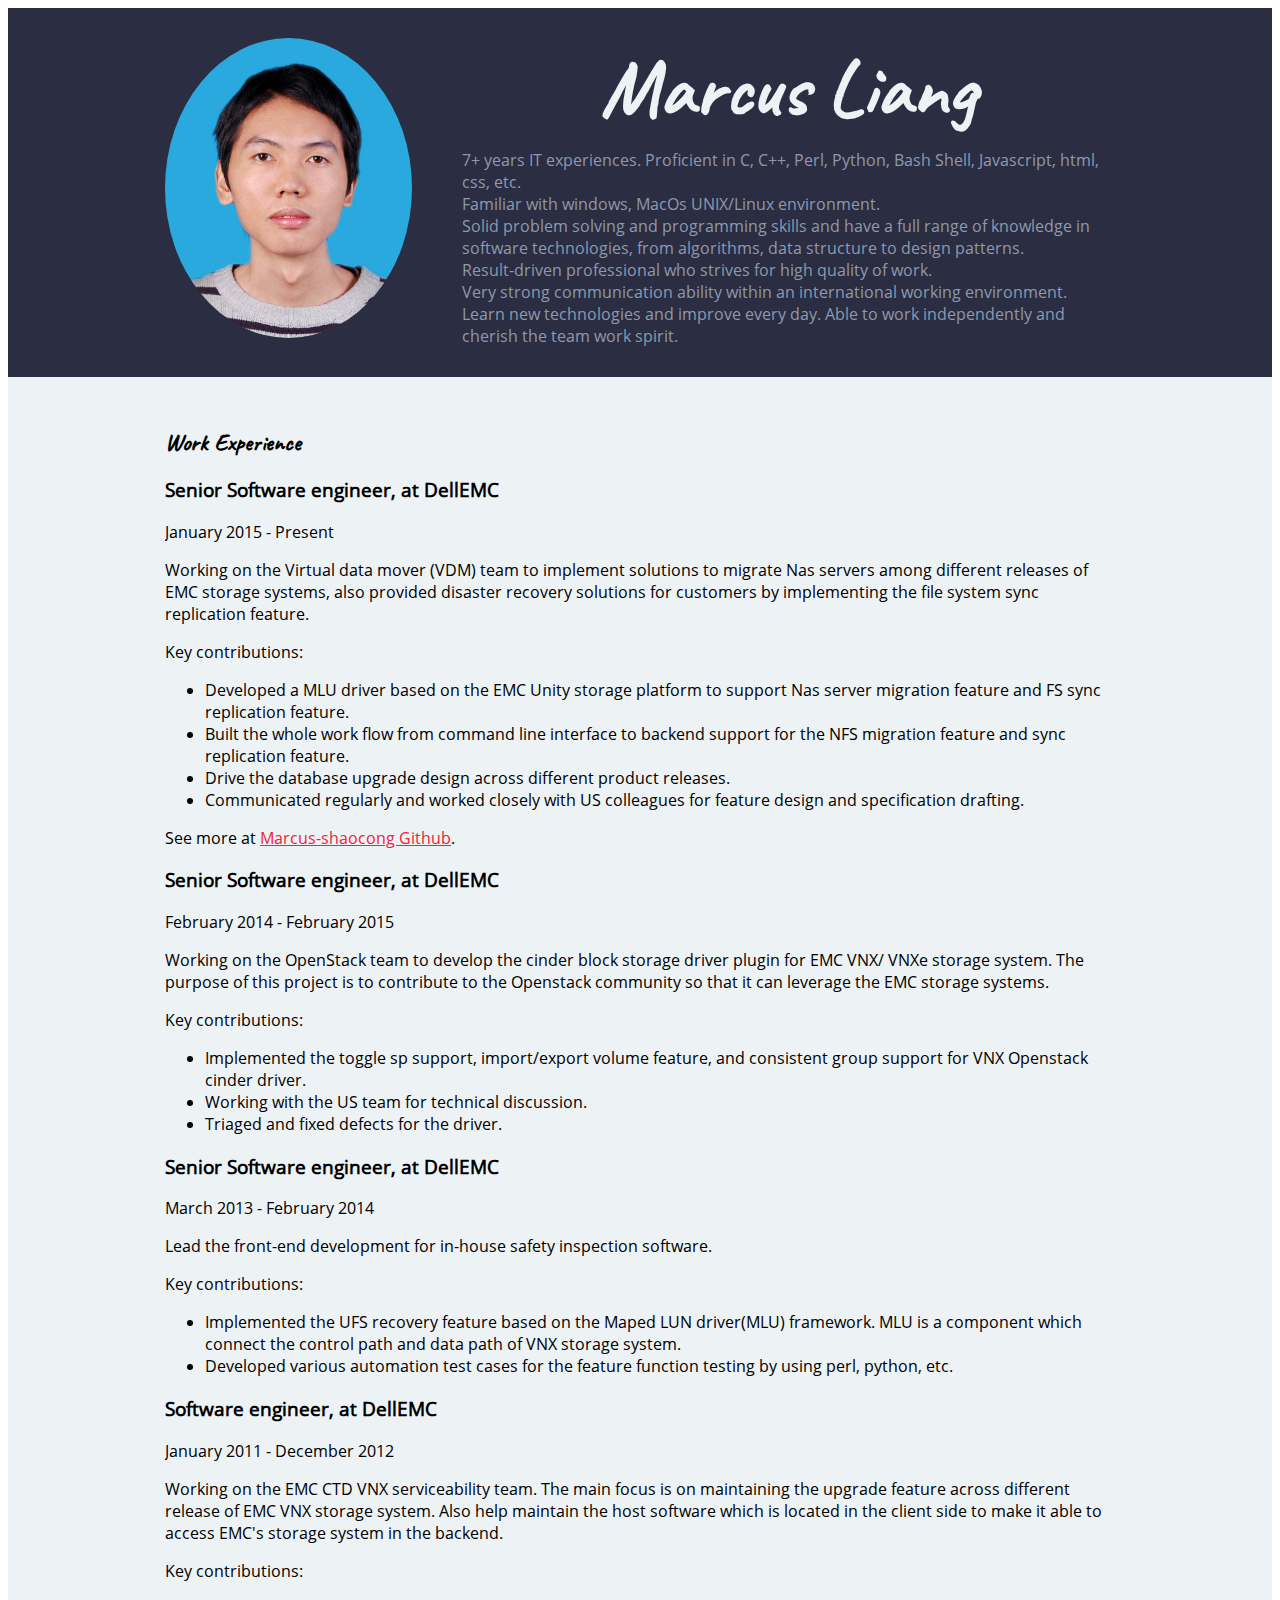
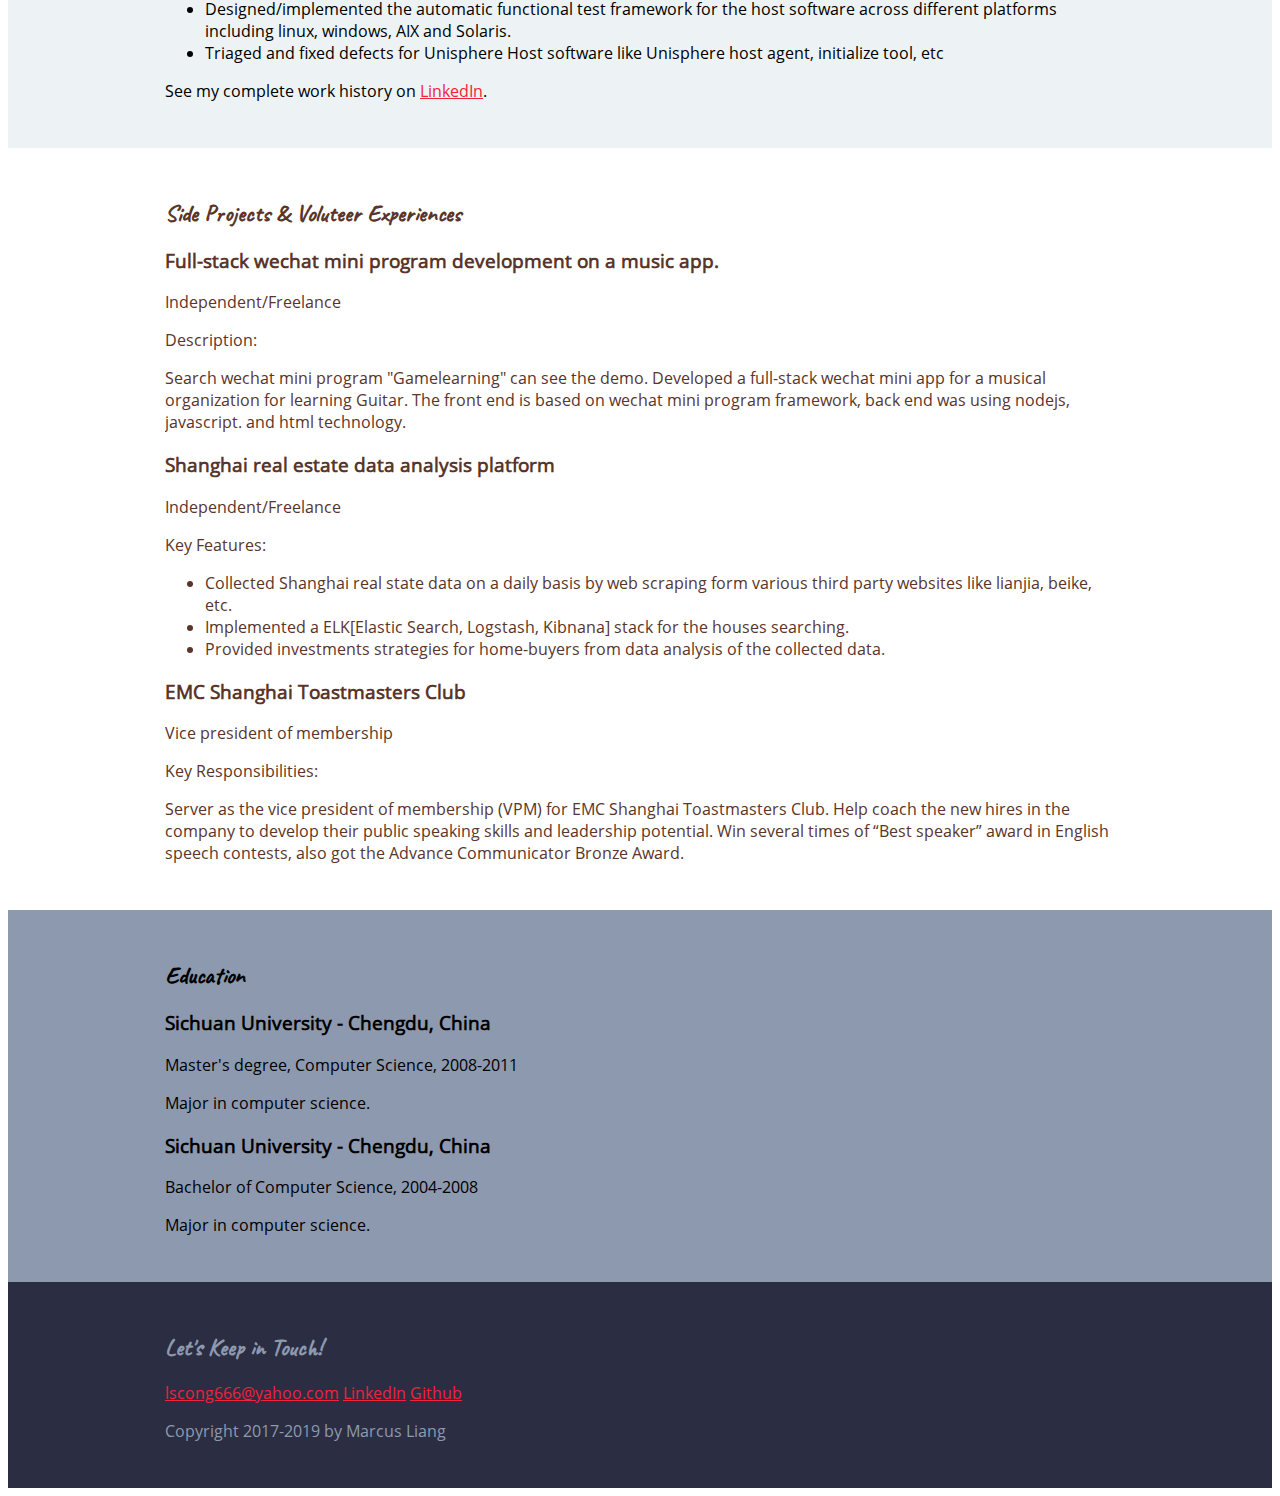
==== index.html @ b9d786e0 "first commit" ====
<!DOCTYPE html>
<html lang="en">

<head>
    <meta charset="UTF-8">
    <meta name="viewport" content="width=device-width, initial-scale=1.0">
    <title>Liang Shaocong | Resume</title>
    <!-- <link href="https://fonts.googleapis.com/css?family=Caveat|Open+Sans" rel="stylesheet"> -->
    <link rel="stylesheet" href="css/styles.css">
</head>

<body>
    <!-- // Intro -->
    <header>
        <div class="container-wrap">
            <img class="profile-img" src="images/cong.png" alt="Shaocong Liang">
            <h1>Marcus Liang</h1>
            <p>7+ years IT experiences. Proﬁcient in C, C++, Perl, Python, Bash Shell, Javascript, html, css, etc.</p>
            <p>Familiar with windows, MacOs UNIX/Linux environment.</p>
            <p>Solid problem solving and programming skills and have a full range of knowledge in software technologies, from
                algorithms, data structure to design patterns.</p>
            <p>Result-driven professional who strives for high quality of work. </p>
            <p>Very strong communication ability within an international working environment.</p>
            <p>Learn new technologies and improve every day. Able to work independently and cherish the team work spirit.</p>
        </div>
    </header>

    <main>
        <!-- // Work Experience -->
        <section class="work">
            <div class="container-wrap">
                <h2>Work Experience</h2>

                <!-- Job 1 Details -->
                <h3>Senior Software engineer, at DellEMC</h3>
                <p>January 2015 - Present</p>

                <p>Working on the Virtual data mover (VDM) team to implement solutions to migrate Nas servers among different releases of EMC storage
                        systems, also provided disaster recovery solutions for customers by implementing the file system sync replication feature.</p>
                <p>Key contributions:</p>
                <ul>
                    <li>Developed a MLU driver based on the EMC Unity storage platform to support Nas server migration feature and FS sync replication
                            feature.
                    </li>
                    <li>Built the whole work flow from command line interface to backend support for the NFS migration feature and sync replication feature.</li>
                    <li>Drive the database upgrade design across different product releases.</li>
                    <li>Communicated regularly and worked closely with US colleagues for feature design and specification drafting.</li>
                </ul>                        
                <p>See more at
                    <a href="https://github.com/Marcus-shaocong" target="_blank">Marcus-shaocong Github</a>.</p>

                <!-- Job 2 Details -->
                <h3>Senior Software engineer, at DellEMC</h3>
                <p>February 2014 - February 2015</p>

                <p>Working on the OpenStack team to develop the cinder block storage driver plugin for EMC VNX/ VNXe storage system. The purpose of
                        this project is to contribute to the Openstack community so that it can leverage the EMC storage systems.</p>
                <p>Key contributions:</p>
                <ul>
                    <li>Implemented the toggle sp support, import/export volume feature, and consistent group support for VNX Openstack
                            cinder driver.</li>
                    <li>Working with the US team for technical discussion.</li>
                    <li>Triaged and fixed defects for the driver.</li>
                </ul>

                <!-- Job 3 Details -->
                <h3>Senior Software engineer, at DellEMC</h3>
                <p>March 2013 - February 2014</p>

                <p>Lead the front-end development for in-house safety inspection software.</p>
                <p>Key contributions:</p>
                <ul>
                    <li>Implemented the UFS recovery feature based on the Maped LUN driver(MLU) framework. MLU is a component which connect the
                            control path and data path of VNX storage system.</li>
                    <li>Developed various automation test cases for the feature function testing by using perl, python, etc.</li>
                </ul>
                <!-- Job 4 Details -->
                <h3>Software engineer, at DellEMC</h3>
                <p>January 2011 - December 2012</p>

                <p>Working on the EMC CTD VNX serviceability team. The main focus is on maintaining the upgrade feature across different release of EMC VNX storage system. Also help maintain the host software which is located in the client side to make it able to access EMC's storage system in the backend.</p>
                <p>Key contributions:</p>
                <ul>
                    <li>Designed/implemented the automatic functional test framework for the host software across different platforms including linux, windows, AIX and Solaris.</li>
                    <li>Triaged and fixed defects for Unisphere Host software like Unisphere host agent, initialize tool, etc</li>
                </ul>
                <p>See my complete work history on
                    <a href="https://www.linkedin.com/in/shaocong-liang-89415257/" target="_blank">LinkedIn</a>.</p>
            </div>
        </section>

        <section class="side-project">
                <div class="container-wrap">
                    <h2>Side Projects & Voluteer Experiences</h2>
    
                    <!-- Experience 1 details. -->
                    <h3>Full-stack wechat mini program development on a music app.</h3>
                    <p>Independent/Freelance</p>
                    <p>Description:</p>
                    <p>Search wechat mini program "Gamelearning" can see the demo.
                            Developed a full-stack wechat mini app for a musical organization for learning Guitar. The front end is based on wechat mini program framework, back end was using nodejs, javascript. and html technology.</p>
    
                    <!-- Experience 2 details. -->
                    <h3>Shanghai real estate data analysis platform</h3>
                    <p>Independent/Freelance</p>
                    <p>Key Features:</p>
                    <ul>
                            <li>Collected Shanghai real state data on a daily basis by web scraping form various third party websites like lianjia, beike, etc. </li>
                            <li>Implemented a ELK[Elastic Search, Logstash, Kibnana] stack for the houses searching.</li>
                            <li>Provided investments strategies for home-buyers from data analysis of the collected data.</li>
                    </ul>
                    <!-- Experience 3 details. -->
                    <h3>EMC Shanghai Toastmasters Club</h3>
                    <p>Vice president of membership</p>
                    <p>Key Responsibilities:</p>
                    <p>Server as the vice president of membership (VPM) for EMC Shanghai Toastmasters Club. Help coach the new hires in the company to develop their public speaking skills and leadership potential. Win several times of “Best speaker” award in English speech contests, also got the Advance Communicator Bronze Award.</p>
                </div>
            </section>
        <!-- // Education -->
        <section class="education">
            <div class="container-wrap">
                <h2>Education</h2>

                <!-- School 1 details. -->
                <h3>Sichuan University  - Chengdu, China</h3>
                <p>Master's degree, Computer Science, 2008-2011</p>
                <p>Major in computer science.</p>

                <!-- School 2 details. -->
                <h3>Sichuan University - Chengdu, China</h3>
                <p>Bachelor of Computer Science, 2004-2008</p>
                <p>Major in computer science.</p>
            </div>
        </section>
    </main>

    <!-- // Footer & contact info -->
    <footer>
        <div class="container-wrap">
            <h2>Let's Keep in Touch!</h2>

            <!-- Social media links. Add or remove any networks. -->
            <div>
                <a href="mailto:lscong666@yahoo.com">lscong666@yahoo.com</a>
                <!-- <a href="http://christinatruong.com">christinatruong.com</a> -->
                <!-- <a href="https://twitter.com/christinatuong">Wechat</a> -->
                <a href="https://www.linkedin.com/in/shaocong-liang-89415257/">LinkedIn</a>
                <a href="https://github.com/Marcus-shaocong">Github</a>
            </div>

            <p>Copyright 2017-2019 by Marcus Liang</p>
        </div>
    </footer>
</body>

<!-- 
netstat -ano | findstr :5500
taskkill /PID typeyourPIDhere /F -->
</html>
---- css/styles.css ----
/* body is the selector
background: property
lightblue is value  


class selector
ID selector
attributes
jsfiddle.net

descendent selectors
<p> xxxx <a href="xx"></a></p>

grouping multiple Selectors

h1, h2, h3{
    color: blue
}

pseudo-class selectors
a:hover {
    color: black;
}

combining selector when to apply the same style to different elements.


>color
http://colours.neilorangepeel.com/
https://randoma11y.com/
https://coolors.co/003049-d62828-f77f00-fcbf49-eae2b7
https://pixlr.com/editor/


@font-face {
    font-family: 'MyWebFont;
    src: url('myfont.woff');
}
fonts.google.com

Font Size: px, em, rem
px: absolute valute
Browser default = 16px

em: relative unit ,
if no font-size is declared 1em = default = 16px
em: relative to its parent.
rem: only relative to root element.

font-weight: the thickness of the font 
font-style: italic, normal, oblique.


line-height: 150%
line-height: 1.5

letter casing.
text-Transform: Capitalize; uppercase,lowercase, none 
text-align: center

HTML, 
>Block elements,
Height = content
Width = 100% of the container
elements start on a new line.
block elements can wrap other block and inline elements.
e.g., <div><p> <h1>

>inline elements
Height and width = content
Elements align left, in a line.
Inline elements can only nest other inline elements(except <a> tags in HTML5).
E.g., <a> <span> <strong> 

inline element canot change the width and height, but we can change the display property.
E.g.,
can use it to change a block to inline
dispaly: inline
can use below to change a inline to block
display:inline-block;

other display property:
none, inline-block, inline

Box model properties:
Width and height: sets specific size for the content box.
Padding: space inside of the element, is used to adjust the space inside of the element
Margin: space outside of the element
Border: displays between the padding and margin


inline element only push element horizontally, not vertically. unless change the display property

>float
.clearfix:after{
    content:"",
    display: table;
    clear: both;
}

<div class="parent clearfix">
    <p> floated element </p>
    <p> floated element </p>
</div>

*/
/* 
Color Palette
#2B2D42 - dark blue 
#8D99AE - light blue 
#EDF2F4 - blue/white
#EF233C - red  */


@font-face {
    font-family: 'Open Sans';
    src: url('../fonts/Open_Sans/OpenSans-Regular.ttf');
}

@font-face {
    font-family: 'Caveat';
    src: url('../fonts/Caveat/Caveat-Regular.ttf');
}

.profile-img{
    height:300px;
    border-radius: 50%;
    float: left;
    margin-right: 50px;
}

body{
    /* background: lightblue; */
    font-family: 'Open Sans', sans-serif;
}

h1, h2{
    font-family: 'Caveat', cursive;
}

a{
    color:#EF233C;

}
a:hover{
    text-decoration: none;
}

h1{
    font-size: 80px
}

.work{
    background:#EDF2F4 ; 
}
.education{
    background:#8D99AE;
}
.container-wrap{
    max-width:950px;
    margin:0 auto;
    padding-top: 30px;
    margin-top:0;
    padding-bottom: 30px;
    overflow: auto; 
}

header{
    text-align: center;
}

header h1, header h2{
    color:#EDF2F4 ; 
    margin:0;
}

header h1{
    margin-bottom: 10px;
}
header p{
margin: 0;
text-align: left;
}

.side-project{
    /* color: #003049; */
    color:#5A352A;
}

header, footer{
    background: #2B2D42;
    color: #8D99AE;
}

footer{
margin-top: 0;
}
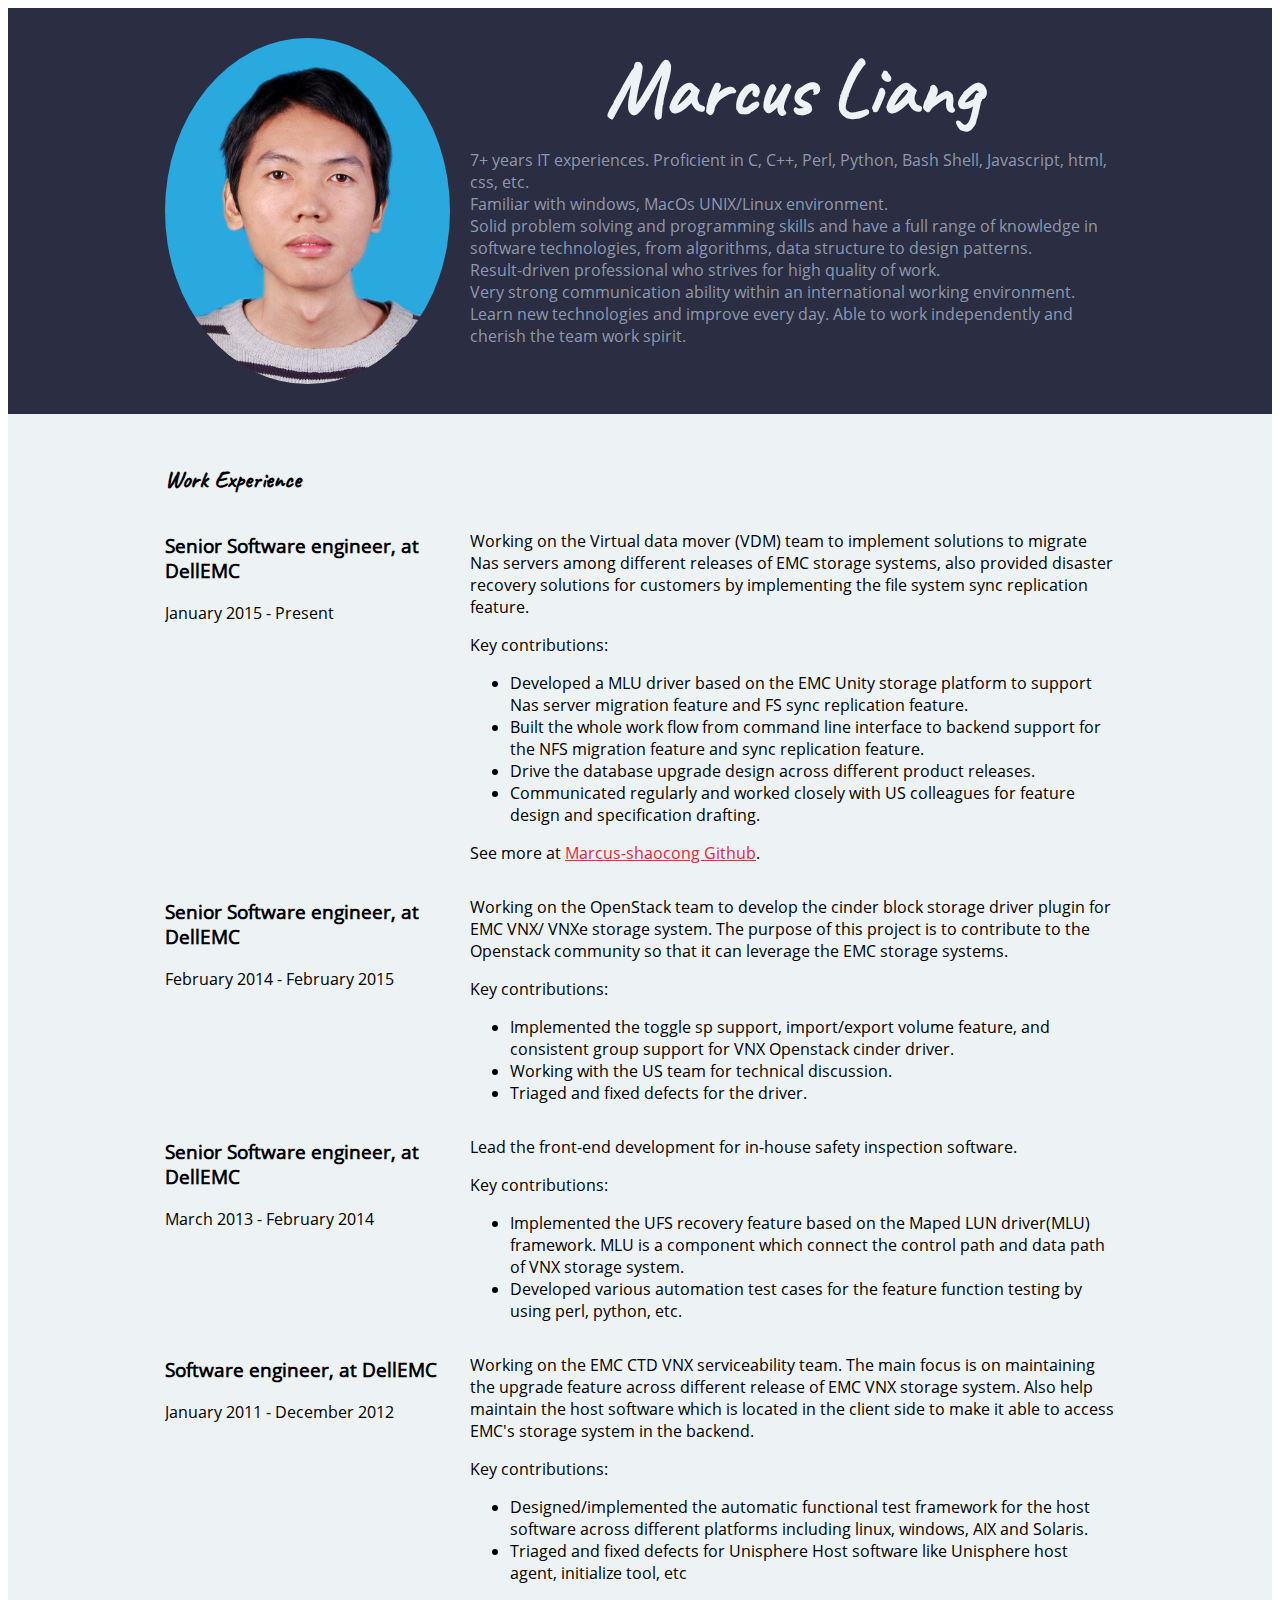
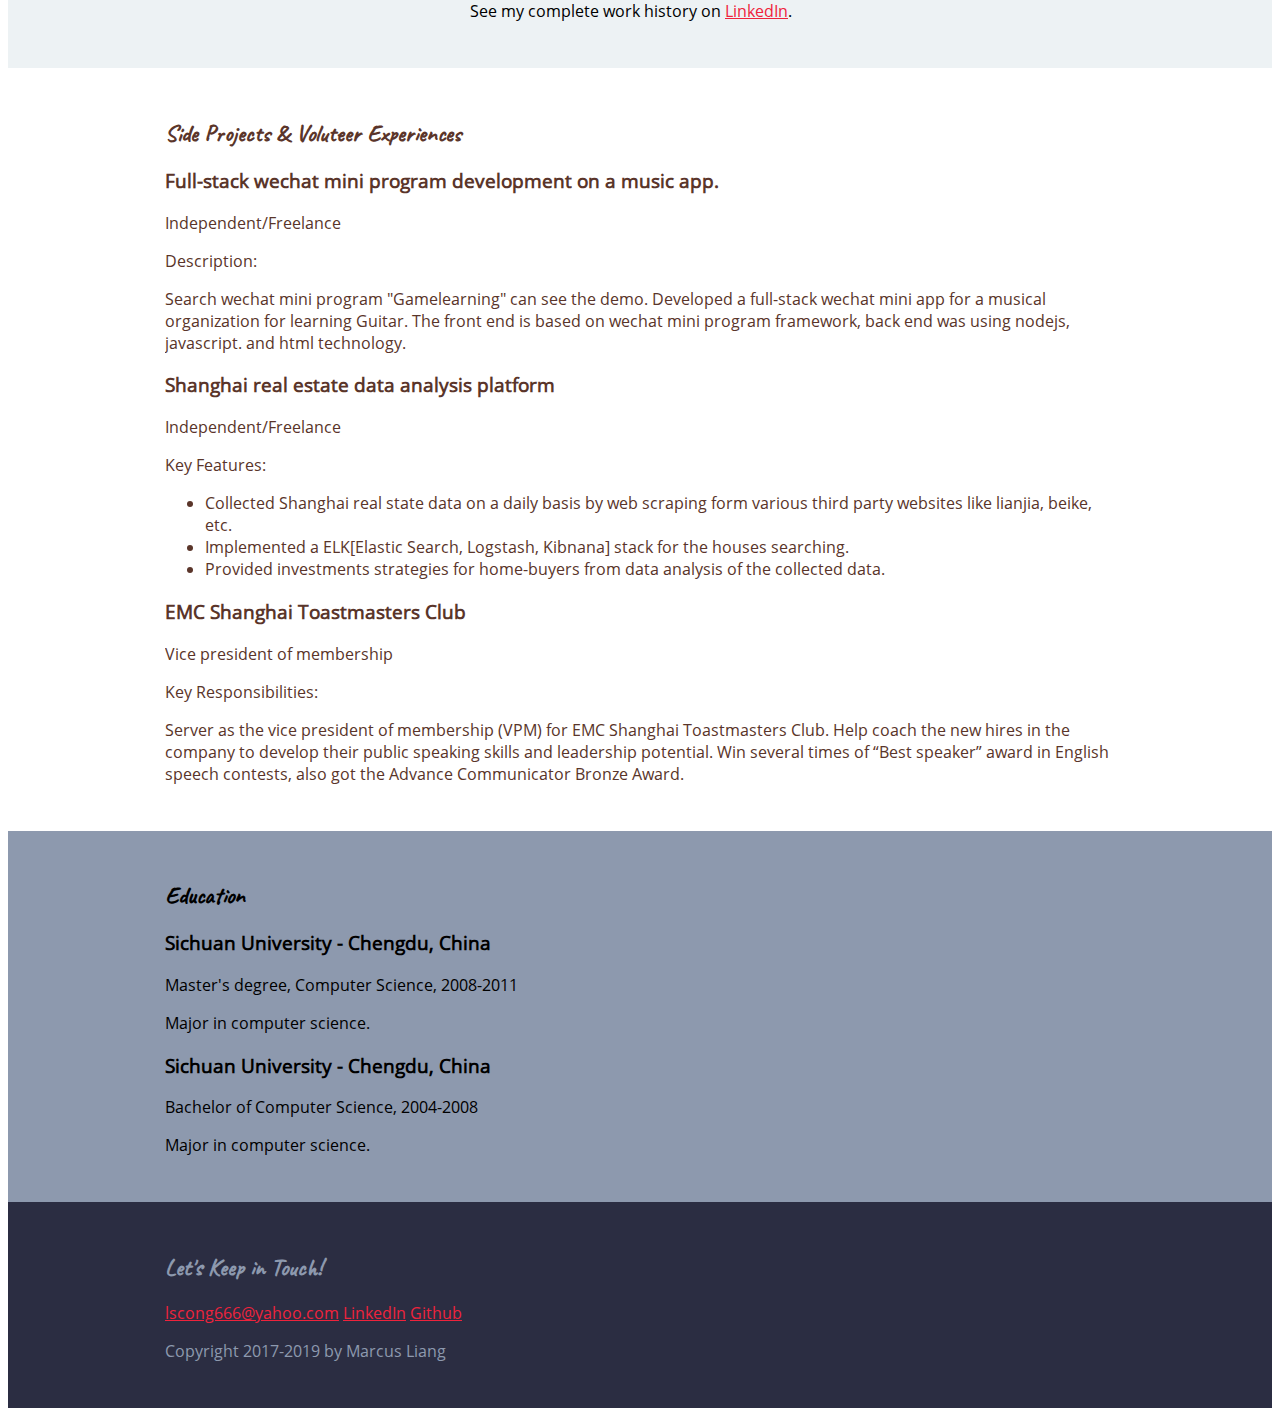
==== commit 00e26a53: "add box-sizing property" ====
--- a/index.html
+++ b/index.html
@@ -13,15 +13,18 @@
     <!-- // Intro -->
     <header>
         <div class="container-wrap">
-            <img class="profile-img" src="images/cong.png" alt="Shaocong Liang">
-            <h1>Marcus Liang</h1>
-            <p>7+ years IT experiences. Proﬁcient in C, C++, Perl, Python, Bash Shell, Javascript, html, css, etc.</p>
-            <p>Familiar with windows, MacOs UNIX/Linux environment.</p>
-            <p>Solid problem solving and programming skills and have a full range of knowledge in software technologies, from
-                algorithms, data structure to design patterns.</p>
-            <p>Result-driven professional who strives for high quality of work. </p>
-            <p>Very strong communication ability within an international working environment.</p>
-            <p>Learn new technologies and improve every day. Able to work independently and cherish the team work spirit.</p>
+            <img class="profile-img col-narrow" src="images/cong.png" alt="Shaocong Liang">
+            <div class="col-wide">
+                <h1>Marcus Liang</h1>
+                <p>7+ years IT experiences. Proﬁcient in C, C++, Perl, Python, Bash Shell, Javascript, html, css, etc.</p>
+                <p>Familiar with windows, MacOs UNIX/Linux environment.</p>
+                <p>Solid problem solving and programming skills and have a full range of knowledge in software technologies, from
+                    algorithms, data structure to design patterns.</p>
+                <p>Result-driven professional who strives for high quality of work. </p>
+                <p>Very strong communication ability within an international working environment.</p>
+                <p>Learn new technologies and improve every day. Able to work independently and cherish the team work spirit.</p>
+            </div>
+
         </div>
     </header>
 
@@ -32,10 +35,13 @@
                 <h2>Work Experience</h2>
 
                 <!-- Job 1 Details -->
-                <h3>Senior Software engineer, at DellEMC</h3>
-                <p>January 2015 - Present</p>
+                <div class="col-narrow">
+                    <h3>Senior Software engineer, at DellEMC</h3>
+                    <p>January 2015 - Present</p>
+                </div>
 
-                <p>Working on the Virtual data mover (VDM) team to implement solutions to migrate Nas servers among different releases of EMC storage
+                <div class="col-wide">
+                    <p>Working on the Virtual data mover (VDM) team to implement solutions to migrate Nas servers among different releases of EMC storage
                         systems, also provided disaster recovery solutions for customers by implementing the file system sync replication feature.</p>
                 <p>Key contributions:</p>
                 <ul>
@@ -48,25 +54,34 @@
                 </ul>                        
                 <p>See more at
                     <a href="https://github.com/Marcus-shaocong" target="_blank">Marcus-shaocong Github</a>.</p>
+                </div>
 
                 <!-- Job 2 Details -->
-                <h3>Senior Software engineer, at DellEMC</h3>
-                <p>February 2014 - February 2015</p>
+                <div class="col-narrow">
+                    <h3>Senior Software engineer, at DellEMC</h3>
+                    <p>February 2014 - February 2015</p>    
+                </div>
+                
+                <div class="col-wide">
+                    <p>Working on the OpenStack team to develop the cinder block storage driver plugin for EMC VNX/ VNXe storage system. The purpose of
+                        this project is to contribute to the Openstack community so that it can leverage the EMC storage systems.</p>
+                    <p>Key contributions:</p>
+                    <ul>
+                        <li>Implemented the toggle sp support, import/export volume feature, and consistent group support for VNX Openstack
+                                cinder driver.</li>
+                        <li>Working with the US team for technical discussion.</li>
+                        <li>Triaged and fixed defects for the driver.</li>
+                    </ul>
+                </div>
 
-                <p>Working on the OpenStack team to develop the cinder block storage driver plugin for EMC VNX/ VNXe storage system. The purpose of
-                        this project is to contribute to the Openstack community so that it can leverage the EMC storage systems.</p>
-                <p>Key contributions:</p>
-                <ul>
-                    <li>Implemented the toggle sp support, import/export volume feature, and consistent group support for VNX Openstack
-                            cinder driver.</li>
-                    <li>Working with the US team for technical discussion.</li>
-                    <li>Triaged and fixed defects for the driver.</li>
-                </ul>
 
                 <!-- Job 3 Details -->
-                <h3>Senior Software engineer, at DellEMC</h3>
-                <p>March 2013 - February 2014</p>
+                <div class="col-narrow">
+                    <h3>Senior Software engineer, at DellEMC</h3>
+                    <p>March 2013 - February 2014</p>
+                </div>
 
+                <div class="col-wide">
                 <p>Lead the front-end development for in-house safety inspection software.</p>
                 <p>Key contributions:</p>
                 <ul>
@@ -74,18 +89,25 @@
                             control path and data path of VNX storage system.</li>
                     <li>Developed various automation test cases for the feature function testing by using perl, python, etc.</li>
                 </ul>
+                </div>
+
                 <!-- Job 4 Details -->
-                <h3>Software engineer, at DellEMC</h3>
-                <p>January 2011 - December 2012</p>
+                <div class="col-narrow">
+                    <h3>Software engineer, at DellEMC</h3>
+                    <p>January 2011 - December 2012</p>
+                </div>
 
-                <p>Working on the EMC CTD VNX serviceability team. The main focus is on maintaining the upgrade feature across different release of EMC VNX storage system. Also help maintain the host software which is located in the client side to make it able to access EMC's storage system in the backend.</p>
-                <p>Key contributions:</p>
-                <ul>
-                    <li>Designed/implemented the automatic functional test framework for the host software across different platforms including linux, windows, AIX and Solaris.</li>
-                    <li>Triaged and fixed defects for Unisphere Host software like Unisphere host agent, initialize tool, etc</li>
-                </ul>
-                <p>See my complete work history on
-                    <a href="https://www.linkedin.com/in/shaocong-liang-89415257/" target="_blank">LinkedIn</a>.</p>
+                <div class="col-wide">
+                    <p>Working on the EMC CTD VNX serviceability team. The main focus is on maintaining the upgrade feature across different release of EMC VNX storage system. Also help maintain the host software which is located in the client side to make it able to access EMC's storage system in the backend.</p>
+                    <p>Key contributions:</p>
+                    <ul>
+                        <li>Designed/implemented the automatic functional test framework for the host software across different platforms including linux, windows, AIX and Solaris.</li>
+                        <li>Triaged and fixed defects for Unisphere Host software like Unisphere host agent, initialize tool, etc</li>
+                    </ul>
+                    <p>See my complete work history on
+                        <a href="https://www.linkedin.com/in/shaocong-liang-89415257/" target="_blank">LinkedIn</a>.</p>
+                </div>
+
             </div>
         </section>
 
--- a/css/styles.css
+++ b/css/styles.css
@@ -103,6 +103,11 @@
     <p> floated element </p>
 </div>
 
+box model in css originally:
+usually all the width and height are contributed to horizontally and vertically.
+
+box-sizing property 
+box model fix pushing padding, margin, border inward.
 */
 /* 
 Color Palette
@@ -111,6 +116,26 @@
 #EDF2F4 - blue/white
 #EF233C - red  */
 
+html{
+    box-sizing: border-box;
+}
+
+*, *:before, *:after{
+    box-sizing: inherit
+}
+
+.col-narrow{
+    width:30%;
+    float: left;
+    /* border: 1px solid black; */
+}
+
+.col-wide{
+    width:70%;
+    float:left;
+    padding-left:20px;
+    /* border: 1px solid black; */
+}
 
 @font-face {
     font-family: 'Open Sans';
@@ -123,10 +148,10 @@
 }
 
 .profile-img{
-    height:300px;
+    /* height:300px; */
     border-radius: 50%;
-    float: left;
-    margin-right: 50px;
+    /* float: left;
+    margin-right: 50px; */
 }
 
 body{
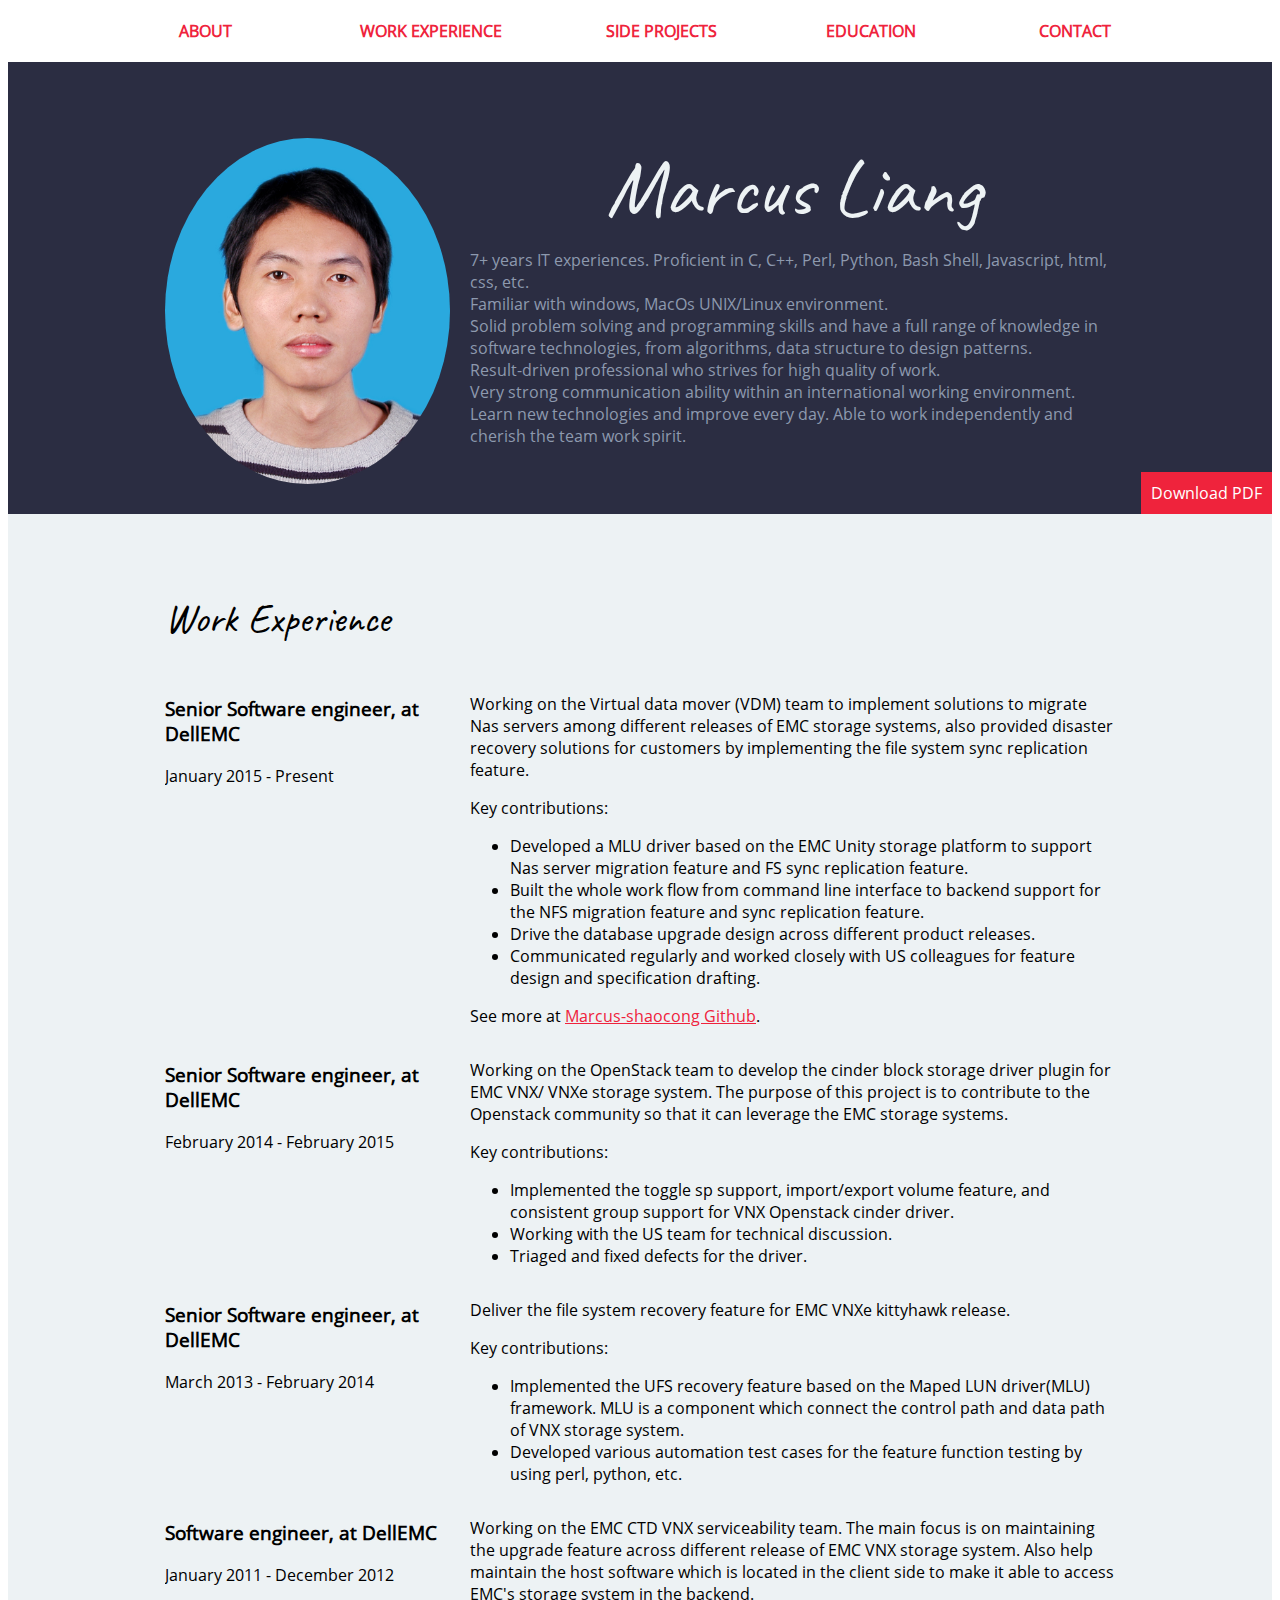
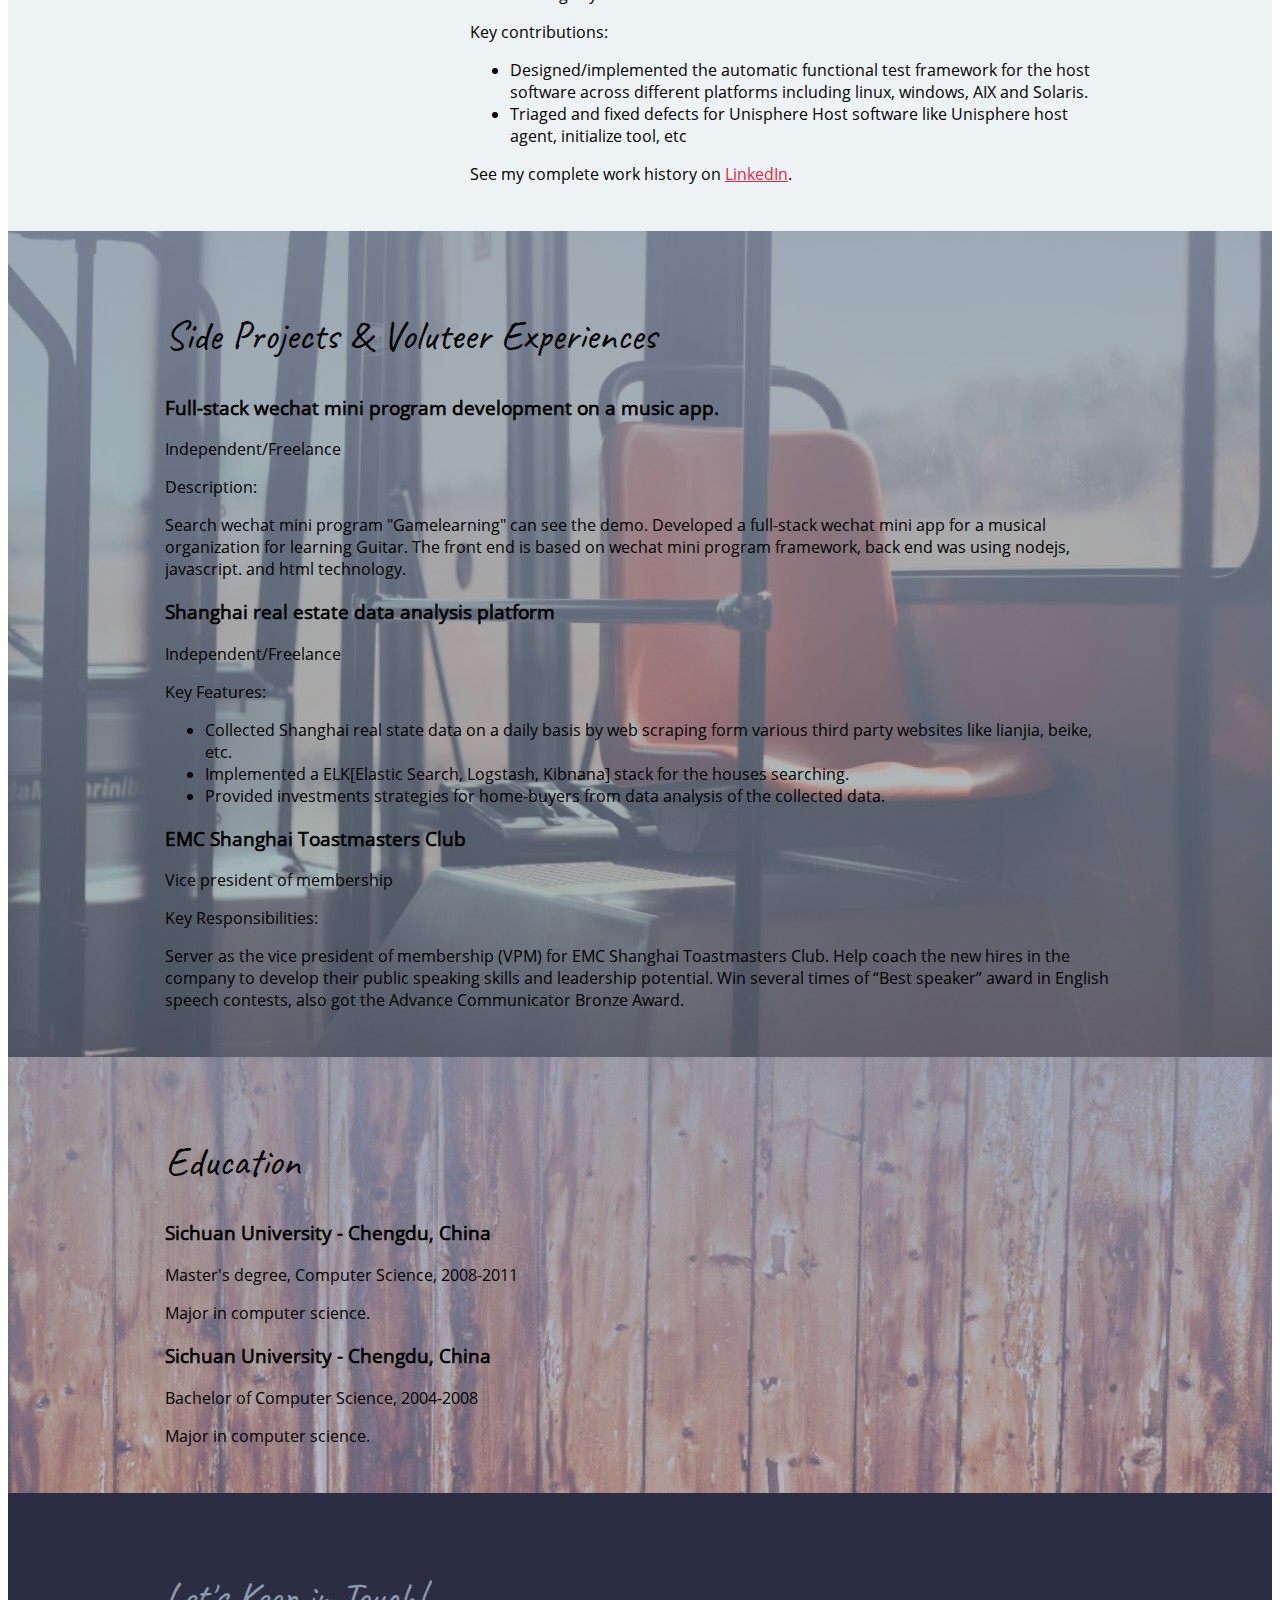
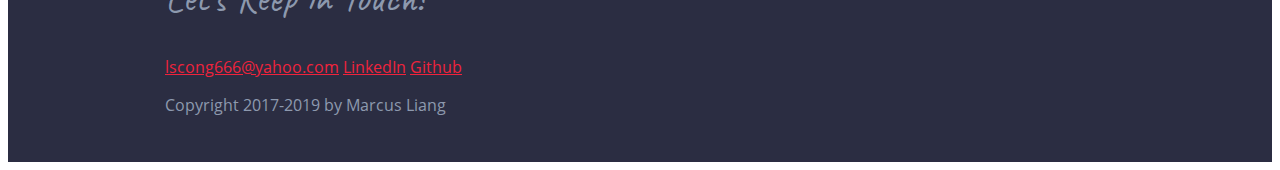
==== commit f75741c4: "add the nav" ====
--- a/index.html
+++ b/index.html
@@ -12,7 +12,14 @@
 <body>
     <!-- // Intro -->
     <header>
-        <div class="container-wrap">
+        <nav>
+            <a href="#about">About</a>
+            <a href="#work">Work Experience</a>
+            <a href="#sideprj">Side Projects</a>
+            <a href="#education">Education</a>
+            <a href="#contact">Contact</a>
+        </nav>
+        <div class="container-wrap" id="about">
             <img class="profile-img col-narrow" src="images/cong.png" alt="Shaocong Liang">
             <div class="col-wide">
                 <h1>Marcus Liang</h1>
@@ -24,13 +31,14 @@
                 <p>Very strong communication ability within an international working environment.</p>
                 <p>Learn new technologies and improve every day. Able to work independently and cherish the team work spirit.</p>
             </div>
-
         </div>
-    </header>
-
+        <div class="clearfix">
+                <a href="resume.pdf" class="btn download">Download PDF</a>
+        </div>
+        </header>
     <main>
         <!-- // Work Experience -->
-        <section class="work">
+        <section class="work" id="work">
             <div class="container-wrap">
                 <h2>Work Experience</h2>
 
@@ -82,7 +90,7 @@
                 </div>
 
                 <div class="col-wide">
-                <p>Lead the front-end development for in-house safety inspection software.</p>
+                <p>Deliver the file system recovery feature for EMC VNXe kittyhawk release.</p>
                 <p>Key contributions:</p>
                 <ul>
                     <li>Implemented the UFS recovery feature based on the Maped LUN driver(MLU) framework. MLU is a component which connect the
@@ -111,7 +119,7 @@
             </div>
         </section>
 
-        <section class="side-project">
+        <section class="side-project" id="sideprj">
                 <div class="container-wrap">
                     <h2>Side Projects & Voluteer Experiences</h2>
     
@@ -139,7 +147,7 @@
                 </div>
             </section>
         <!-- // Education -->
-        <section class="education">
+        <section class="education" id="education">
             <div class="container-wrap">
                 <h2>Education</h2>
 
@@ -158,7 +166,7 @@
 
     <!-- // Footer & contact info -->
     <footer>
-        <div class="container-wrap">
+        <div class="container-wrap" id="contact">
             <h2>Let's Keep in Touch!</h2>
 
             <!-- Social media links. Add or remove any networks. -->
--- a/css/styles.css
+++ b/css/styles.css
@@ -108,6 +108,77 @@
 
 box-sizing property 
 box model fix pushing padding, margin, border inward.
+
+position element:
+position: absolute, relative, fixed.
+top: 10px; left: 40px; right: 40px; 
+need to set parent to relative, if the child want to relative to parent.
+
+
+guideline for float, dispaly, Position?
+float: flexible content,like a image surrounded by text; sidebar in the main content area;
+
+display: aligning page components(make sure to account for the extra space), aligning elements that need to be center aligned.
+
+Position: relative to another element, parent have to be relative, child is absolute.
+if using position, then float is ignored.
+if using float, then display is ignored.
+
+
+> The Stacking Context
+z-index only works on element which has position property in it.
+
+the background{
+    background-color:black;
+    background-repeat:no-repeat;
+    background-image: url(https://xxx.img);
+    background-position: 20px; 
+}
+
+rgb and appha transparency
+rgba(199,21,133,0.5) get a transparent background;
+https://unsplash.com/ get free bg img.
+https://www.designrush.com/resources/publicdomainarchive/
+
+rgb.to //convert hex value to rgb value
+
+>
+responsive design:
+https:www.liquidapsive.com
+1024*768
+1280*1024
+Grace degradation and mobile
+progressive enhancement and mobile
+
+Fluid vs responsive 
+
+Media query.
+Media type: print, speech, screen, all
+<link media="screen and (max-width: 400px)" rel="stylesheet" href="mobile.css">
+@media (max-width: 400px){
+    .selector{
+
+    }
+}
+
+@media all (max-width: 400px){}
+@media (max-width: 400px){}
+
+
+@media (max-width: 768px){
+    .selector{
+
+    }
+}
+@media (min-width: 769px){
+    .selector{
+
+    }
+}
+
+> add mobile view port
+<meta name="viewport" content="width=device-width, initial-scale=1.0">
+
 */
 /* 
 Color Palette
@@ -124,19 +195,6 @@
     box-sizing: inherit
 }
 
-.col-narrow{
-    width:30%;
-    float: left;
-    /* border: 1px solid black; */
-}
-
-.col-wide{
-    width:70%;
-    float:left;
-    padding-left:20px;
-    /* border: 1px solid black; */
-}
-
 @font-face {
     font-family: 'Open Sans';
     src: url('../fonts/Open_Sans/OpenSans-Regular.ttf');
@@ -145,6 +203,14 @@
 @font-face {
     font-family: 'Caveat';
     src: url('../fonts/Caveat/Caveat-Regular.ttf');
+}
+
+
+
+.clearfix:after{
+    content:"";
+    display: table;
+    clear: both;
 }
 
 .profile-img{
@@ -161,6 +227,7 @@
 
 h1, h2{
     font-family: 'Caveat', cursive;
+    font-weight: 400;
 }
 
 a{
@@ -175,23 +242,38 @@
     font-size: 80px
 }
 
+h2{
+    font-size: 40px;
+    margin-top:0;
+}
 .work{
     background:#EDF2F4 ; 
+    /* background: linear-gradient(rgba(173,95,84,0.8), rgba(173,95,84,0.5)), url('../images/bg4.jpg') no-repeat;
+    background-size: cover; */
 }
 .education{
-    background:#8D99AE;
+    /* background:#8D99AE; */
+    background: linear-gradient(rgba(141,153,174,0.8), rgba(141,153,174,0.5)), url('../images/bg.jpg') no-repeat;
+    background-size: cover;
 }
 .container-wrap{
     max-width:950px;
-    margin:0 auto;
-    padding-top: 30px;
+    margin: auto;
+    padding-top: 80px;
     margin-top:0;
     padding-bottom: 30px;
+    overflow: hidden; 
+}
+
+/* .headerwrap{
+    padding-bottom: 50px;
     overflow: auto; 
-}
-
+    position: relative;
+} */
 header{
     text-align: center;
+    padding-top:50px;
+    position: relative;
 }
 
 header h1, header h2{
@@ -209,7 +291,9 @@
 
 .side-project{
     /* color: #003049; */
-    color:#5A352A;
+    /* color:#5A352A; */
+    background: linear-gradient(rgba(141,153,174,0.8), rgba(141,153,174,0.5)), url('../images/bg3.jpg') no-repeat;
+    background-size: cover;
 }
 
 header, footer{
@@ -219,4 +303,75 @@
 
 footer{
 margin-top: 0;
+}
+
+/* navigation */
+nav {
+    text-align: center;
+    background: white;
+    position: fixed;
+    top:0;
+    left: 0;
+    right:0;
+    /* width:100%; */
+}
+nav a {
+    text-transform: uppercase;
+    text-decoration: none;
+    font-weight: 700;
+    margin:20px 50px 20px 50px;
+    min-width: 100px;
+    display: inline-block;
+}
+
+
+.btn{
+    position: absolute;
+    text-decoration: none;
+    right:0;
+    bottom:0;
+    background: #EF233C;
+    color: white;
+    padding: 10px;
+    display: inline-block;
+    /* overflow: auto; */
+}
+
+/* Media Queries */
+@media (min-width:950px){
+
+    .col-narrow{
+        width:30%;
+        float: left;
+        /* border: 1px solid black; */
+    }
+    
+    .col-wide{
+        width:70%;
+        float:left;
+        padding-left:20px;
+        /* border: 1px solid black; */
+    }
+
+}
+
+
+@media (max-width:899px){
+
+header{
+    text-align: center;
+}
+
+.profile-img{
+    width:200px;
+}
+
+
+.col-narrow{
+    min-width: 100px;
+}
+
+.col-wide{
+    min-width: 100px;
+}
 }